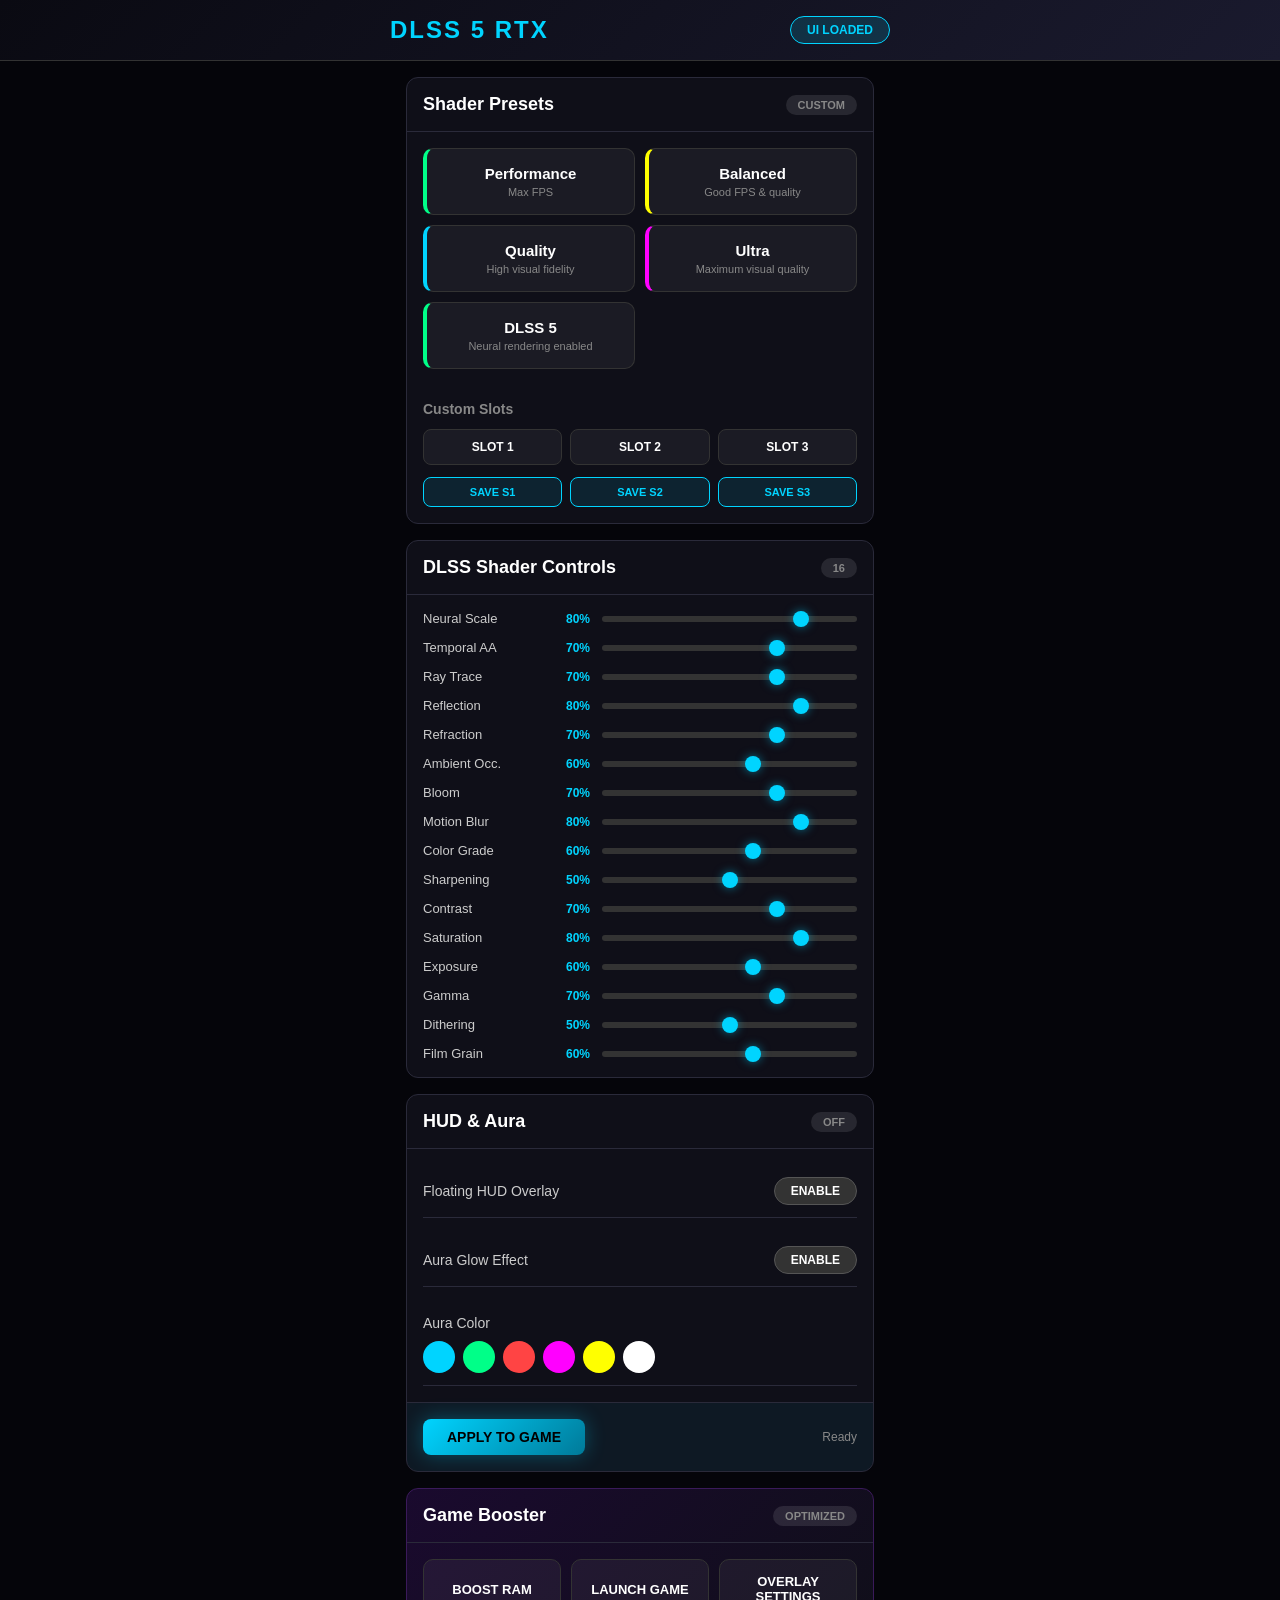
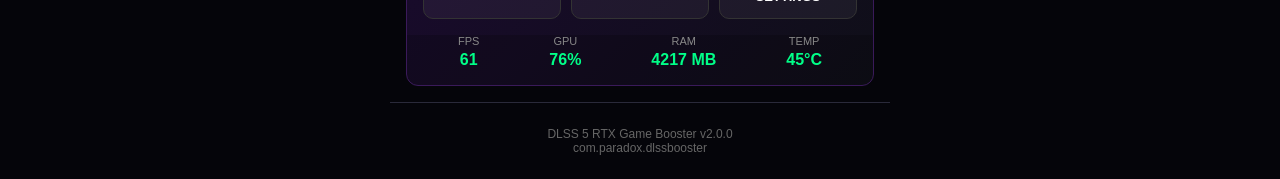
==== dlss6-web/index.html @ 0c01075c "Resolve conflicts: keep locally built self-contained APKs and index.html Co-authored-by: arena-agent" ====
<!DOCTYPE html>
<html lang="en">
<head>
    <meta charset="UTF-8">
    <meta name="viewport" content="width=device-width, initial-scale=1.0, maximum-scale=1.0, user-scalable=no">
    <title>DLSS 5 RTX Game Booster</title>
    <style>
        * { margin: 0; padding: 0; box-sizing: border-box; }
        body { font-family: -apple-system, BlinkMacSystemFont, 'Segoe UI', Roboto, sans-serif; background: #05050a; color: #e0e0e0; min-height: 100vh; overflow-x: hidden; }
        .header { background: linear-gradient(135deg, #0a0a12 0%, #1a1a2e 100%); padding: 16px; border-bottom: 1px solid #333; }
        .header-content { display: flex; justify-content: space-between; align-items: center; max-width: 500px; margin: 0 auto; }
        .logo { font-size: 24px; font-weight: 800; color: #00D4FF; letter-spacing: 2px; text-transform: uppercase; }
        .status-chip { padding: 6px 16px; background: rgba(0, 212, 255, 0.15); border: 1px solid #00D4FF; color: #00D4FF; border-radius: 20px; font-size: 12px; font-weight: 600; }
        .main-content { max-width: 500px; margin: 0 auto; padding: 16px; display: flex; flex-direction: column; gap: 16px; }
        .card { background: #0f0f18; border: 1px solid #2a2a3a; border-radius: 12px; overflow: hidden; }
        .card-header { display: flex; justify-content: space-between; align-items: center; padding: 16px; border-bottom: 1px solid #2a2a3a; }
        .card-header h2 { font-size: 18px; font-weight: 700; color: #fff; }
        .badge { padding: 4px 12px; background: rgba(255, 255, 255, 0.1); border-radius: 12px; font-size: 11px; font-weight: 600; color: #888; }
        .preset-grid { display: grid; grid-template-columns: repeat(2, 1fr); gap: 10px; padding: 16px; }
        .preset-btn { display: flex; flex-direction: column; justify-content: center; align-items: center; padding: 16px 12px; background: rgba(255, 255, 255, 0.05); border: 1px solid #333; border-radius: 10px; color: #fff; cursor: pointer; transition: all 0.2s; }
        .preset-btn:hover { background: rgba(0, 212, 255, 0.15); border-color: #00D4FF; transform: translateY(-2px); }
        .preset-name { font-weight: 700; font-size: 15px; margin-bottom: 4px; }
        .preset-desc { font-size: 11px; color: #888; }
        .custom-slots { padding: 16px; }
        .custom-slots h3 { font-size: 14px; color: #888; margin-bottom: 12px; }
        .slot-row { display: flex; gap: 8px; margin-bottom: 12px; }
        .slot-btn { flex: 1; padding: 10px; background: rgba(255, 255, 255, 0.05); border: 1px solid #333; border-radius: 8px; color: #fff; font-size: 12px; font-weight: 600; cursor: pointer; }
        .slot-btn:hover { background: rgba(255, 215, 0, 0.15); border-color: #FFD700; }
        .save-row { display: flex; gap: 8px; }
        .save-btn { flex: 1; padding: 8px; background: rgba(0, 212, 255, 0.1); border: 1px solid #00D4FF; border-radius: 8px; color: #00D4FF; font-size: 11px; font-weight: 600; cursor: pointer; }
        .save-btn:hover { background: rgba(0, 212, 255, 0.25); }
        .slider-grid { padding: 16px; display: flex; flex-direction: column; gap: 14px; }
        .slider-item { display: flex; justify-content: space-between; align-items: center; gap: 12px; }
        .slider-label { font-size: 13px; color: #ccc; min-width: 120px; }
        .slider-value { font-size: 12px; color: #00D4FF; font-weight: 600; min-width: 35px; text-align: right; }
        .slider-range { flex: 1; height: 6px; border-radius: 3px; background: #333; outline: none; -webkit-appearance: none; }
        .slider-range::-webkit-slider-thumb { -webkit-appearance: none; width: 16px; height: 16px; border-radius: 50%; background: #00D4FF; cursor: pointer; box-shadow: 0 0 10px rgba(0, 212, 255, 0.5); }
        .hud-controls { padding: 16px; display: flex; flex-direction: column; gap: 16px; }
        .toggle-group { display: flex; justify-content: space-between; align-items: center; padding: 12px 0; border-bottom: 1px solid #2a2a3a; }
        .toggle-label { font-size: 14px; color: #ccc; }
        .toggle-btn { padding: 6px 16px; background: #333; border: 1px solid #555; border-radius: 20px; color: #fff; font-size: 12px; font-weight: 600; cursor: pointer; }
        .toggle-btn:hover { border-color: #00D4FF; }
        .color-picker-group { display: flex; flex-direction: column; gap: 10px; padding: 12px 0; border-bottom: 1px solid #2a2a3a; }
        .color-row { display: flex; gap: 8px; flex-wrap: wrap; }
        .color-btn { width: 32px; height: 32px; border-radius: 50%; border: 2px solid transparent; cursor: pointer; }
        .color-btn:hover { transform: scale(1.1); }
        .aura-preview { margin-top: 16px; padding: 20px; background: rgba(0, 0, 0, 0.3); border-radius: 12px; text-align: center; display: none; }
        .aura-glow { width: 60px; height: 60px; border-radius: 50%; margin: 0 auto 12px; background: #00D4FF; box-shadow: 0 0 30px #00D4FF; }
        .hud-preview { font-size: 12px; font-weight: 700; color: #00D4FF; letter-spacing: 1px; text-shadow: 0 0 10px #00D4FF; }
        .apply-bar { padding: 16px; background: rgba(0, 212, 255, 0.05); border-top: 1px solid #2a2a3a; display: flex; justify-content: space-between; align-items: center; }
        .apply-btn { padding: 10px 24px; background: linear-gradient(135deg, #00D4FF 0%, #007A99 100%); border: none; border-radius: 8px; color: #000; font-size: 14px; font-weight: 700; cursor: pointer; box-shadow: 0 0 20px rgba(0, 212, 255, 0.3); }
        .apply-btn:hover { box-shadow: 0 0 30px rgba(0, 212, 255, 0.5); transform: translateY(-1px); }
        .apply-status { font-size: 12px; color: #888; }
        .boost-card { background: linear-gradient(135deg, #1a0a2e 0%, #0f0f18 100%); border-color: #3a1a5a; }
        .boost-controls { display: flex; gap: 10px; padding: 16px; flex-wrap: wrap; }
        .boost-btn { flex: 1; min-width: 120px; padding: 14px; background: rgba(255, 255, 255, 0.05); border: 1px solid #333; border-radius: 10px; color: #fff; font-size: 13px; font-weight: 600; cursor: pointer; transition: all 0.2s; }
        .boost-btn:hover { background: rgba(255, 68, 68, 0.15); border-color: #FF4444; transform: translateY(-2px); }
        .boost-btn:nth-child(1):hover { border-color: #00D4FF; background: rgba(0, 212, 255, 0.15); }
        .telemetry { padding: 0 16px 16px; display: flex; justify-content: space-around; background: rgba(0, 0, 0, 0.2); border-radius: 0 0 12px 12px; }
        .tel-item { text-align: center; }
        .tel-label { font-size: 11px; color: #888; display: block; margin-bottom: 4px; }
        .tel-value { font-size: 16px; font-weight: 700; color: #00FF88; }
        .toast { position: fixed; bottom: 30px; left: 50%; transform: translateX(-50%); background: rgba(0, 0, 0, 0.9); color: #fff; padding: 10px 20px; border-radius: 24px; font-size: 13px; font-weight: 600; opacity: 0; transition: opacity 0.3s; z-index: 2000; border: 1px solid #333; }
        .toast.show { opacity: 1; }
        .footer { text-align: center; padding: 24px; color: #666; font-size: 12px; border-top: 1px solid #2a2a3a; max-width: 500px; margin: 0 auto; }
        ::-webkit-scrollbar { width: 6px; }
        ::-webkit-scrollbar-track { background: #0a0a12; }
        ::-webkit-scrollbar-thumb { background: #333; border-radius: 3px; }
        ::-webkit-scrollbar-thumb:hover { background: #00D4FF; }
    </style>
</head>
<body>
    <div class="header">
        <div class="header-content">
            <div class="logo">DLSS 5 RTX</div>
            <div class="status-chip" id="statusChip">READY</div>
        </div>
    </div>

    <div class="main-content">
        <section class="card">
            <div class="card-header">
                <h2>Shader Presets</h2>
                <span class="badge" id="presetBadge">CUSTOM</span>
            </div>
            <div class="preset-grid" id="presetGrid"></div>
            <div class="custom-slots">
                <h3>Custom Slots</h3>
                <div class="slot-row">
                    <button class="slot-btn" onclick="loadCustomSlot(0)">SLOT 1</button>
                    <button class="slot-btn" onclick="loadCustomSlot(1)">SLOT 2</button>
                    <button class="slot-btn" onclick="loadCustomSlot(2)">SLOT 3</button>
                </div>
                <div class="save-row">
                    <button class="save-btn" onclick="saveCustomSlot(0)">SAVE S1</button>
                    <button class="save-btn" onclick="saveCustomSlot(1)">SAVE S2</button>
                    <button class="save-btn" onclick="saveCustomSlot(2)">SAVE S3</button>
                </div>
            </div>
        </section>

        <section class="card">
            <div class="card-header">
                <h2>DLSS Shader Controls</h2>
                <span class="badge" id="shaderCountBadge">16</span>
            </div>
            <div class="slider-grid" id="sliderGrid"></div>
        </section>

        <section class="card">
            <div class="card-header">
                <h2>HUD & Aura</h2>
                <span class="badge" id="hudBadge">OFF</span>
            </div>
            <div class="hud-controls">
                <div class="toggle-group">
                    <label class="toggle-label">Floating HUD Overlay</label>
                    <button class="toggle-btn" id="hudToggle" onclick="toggleHUD()">ENABLE</button>
                </div>
                <div class="toggle-group">
                    <label class="toggle-label">Aura Glow Effect</label>
                    <button class="toggle-btn" id="auraToggle" onclick="toggleAura()">ENABLE</button>
                </div>
                <div class="color-picker-group">
                    <label class="toggle-label">Aura Color</label>
                    <div class="color-row">
                        <button class="color-btn" onclick="setAuraColor('#00D4FF')" style="background:#00D4FF"></button>
                        <button class="color-btn" onclick="setAuraColor('#00FF88')" style="background:#00FF88"></button>
                        <button class="color-btn" onclick="setAuraColor('#FF4444')" style="background:#FF4444"></button>
                        <button class="color-btn" onclick="setAuraColor('#FF00FF')" style="background:#FF00FF"></button>
                        <button class="color-btn" onclick="setAuraColor('#FFFF00')" style="background:#FFFF00"></button>
                        <button class="color-btn" onclick="setAuraColor('#FFFFFF')" style="background:#FFFFFF"></button>
                    </div>
                </div>
                <div class="aura-preview" id="auraPreview">
                    <div class="aura-glow"></div>
                    <div class="hud-preview">DLSS 5 • RTX 5060</div>
                </div>
            </div>
            <div class="apply-bar">
                <button class="apply-btn" onclick="applyToGame()">APPLY TO GAME</button>
                <span class="apply-status" id="applyStatus">Ready</span>
            </div>
        </section>

        <section class="card boost-card">
            <div class="card-header">
                <h2>Game Booster</h2>
                <span class="badge" id="boostBadge">OPTIMIZED</span>
            </div>
            <div class="boost-controls">
                <button class="boost-btn" onclick="boostRAM()">BOOST RAM</button>
                <button class="boost-btn" onclick="launchGameSelector()">LAUNCH GAME</button>
                <button class="boost-btn" onclick="openOverlaySettings()">OVERLAY SETTINGS</button>
            </div>
            <div class="telemetry" id="telemetry">
                <div class="tel-item"><span class="tel-label">FPS</span><span class="tel-value" id="telFPS">--</span></div>
                <div class="tel-item"><span class="tel-label">GPU</span><span class="tel-value" id="telGPU">--</span></div>
                <div class="tel-item"><span class="tel-label">RAM</span><span class="tel-value" id="telRAM">--</span></div>
                <div class="tel-item"><span class="tel-label">TEMP</span><span class="tel-value" id="telTEMP">--</span></div>
            </div>
        </section>
    </div>

    <div class="footer">
        <div>DLSS 5 RTX Game Booster v2.0.0</div>
        <div>com.paradox.dlssbooster</div>
    </div>

    <div class="toast" id="toast"></div>

    <script>
        window.onerror = function(msg, url, line) {
            console.log('JS Error:', msg, 'at', url, ':', line);
            return true;
        };

        const DLSS_PRESETS = {
            PERFORMANCE: { name: "Performance", desc: "Max FPS", values: [0.7,0.6,0.5,0.6,0.5,0.4,0.5,0.6,0.4,0.3,0.5,0.6,0.4,0.5,0.3,0.4], color: "#00FF88" },
            BALANCED: { name: "Balanced", desc: "Good FPS & quality", values: [0.8,0.7,0.7,0.8,0.7,0.6,0.7,0.8,0.6,0.5,0.7,0.8,0.6,0.7,0.5,0.6], color: "#FFFF00" },
            QUALITY: { name: "Quality", desc: "High visual fidelity", values: [0.9,0.8,0.8,0.9,0.8,0.7,0.8,0.9,0.8,0.7,0.8,0.9,0.8,0.9,0.7,0.8], color: "#00D4FF" },
            ULTRA: { name: "Ultra", desc: "Maximum visual quality", values: [1.0,0.9,0.9,1.0,0.9,0.8,0.9,1.0,0.9,0.8,0.9,1.0,0.9,1.0,0.8,0.9], color: "#FF00FF" },
            DLSS5: { name: "DLSS 5", desc: "Neural rendering enabled", values: [1.0,1.0,1.0,1.0,1.0,1.0,1.0,1.0,1.0,1.0,1.0,1.0,1.0,1.0,1.0,1.0], color: "#00FF88" }
        };

        const SHADER_LABELS = ["Neural Scale","Temporal AA","Ray Trace","Reflection","Refraction","Ambient Occ.","Bloom","Motion Blur","Color Grade","Sharpening","Contrast","Saturation","Exposure","Gamma","Dithering","Film Grain"];

        let currentPreset = "CUSTOM";
        let currentValues = [0.8,0.7,0.7,0.8,0.7,0.6,0.7,0.8,0.6,0.5,0.7,0.8,0.6,0.7,0.5,0.6];
        let customSlots = [
            [0.8,0.7,0.7,0.8,0.7,0.6,0.7,0.8,0.6,0.5,0.7,0.8,0.6,0.7,0.5,0.6],
            [0.9,0.8,0.8,0.9,0.8,0.7,0.8,0.9,0.8,0.7,0.8,0.9,0.8,0.9,0.7,0.8],
            [1.0,0.9,0.9,1.0,0.9,0.8,0.9,1.0,0.9,0.8,0.9,1.0,0.9,1.0,0.8,0.9]
        ];
        let hudEnabled = false;
        let auraEnabled = false;
        let auraColor = "#00D4FF";

        function initPresets() {
            const grid = document.getElementById('presetGrid');
            const names = Object.keys(DLSS_PRESETS);
            names.forEach(key => {
                const p = DLSS_PRESETS[key];
                const btn = document.createElement('button');
                btn.className = 'preset-btn';
                btn.style.borderLeft = '4px solid ' + p.color;
                btn.onclick = () => applyPreset(key);
                btn.innerHTML = '<div class="preset-name">' + p.name + '</div><div class="preset-desc">' + p.desc + '</div>';
                grid.appendChild(btn);
            });
        }

        function applyPreset(key) {
            if (key === 'CUSTOM') {
                currentPreset = 'CUSTOM';
                document.getElementById('presetBadge').textContent = 'CUSTOM';
                document.getElementById('presetBadge').style.background = '#666';
                return;
            }
            const p = DLSS_PRESETS[key];
            currentValues = [...p.values];
            currentPreset = key;
            document.getElementById('presetBadge').textContent = key;
            document.getElementById('presetBadge').style.background = p.color;
            initSliders();
            nativeCall('__DLSS_APPLY_SHADER__', JSON.stringify(currentValues));
            showToast('Applied ' + p.name + ' preset');
        }

        function initSliders() {
            const grid = document.getElementById('sliderGrid');
            grid.innerHTML = '';
            SHADER_LABELS.forEach((label, i) => {
                const container = document.createElement('div');
                container.className = 'slider-item';
                const labelDiv = document.createElement('div');
                labelDiv.className = 'slider-label';
                labelDiv.textContent = label;
                const valueDiv = document.createElement('div');
                valueDiv.className = 'slider-value';
                valueDiv.textContent = Math.round(currentValues[i] * 100) + '%';
                valueDiv.id = 'val' + i;
                const slider = document.createElement('input');
                slider.type = 'range';
                slider.min = '0';
                slider.max = '100';
                slider.value = Math.round(currentValues[i] * 100);
                slider.className = 'slider-range';
                slider.oninput = (e) => {
                    const v = parseInt(e.target.value) / 100;
                    currentValues[i] = v;
                    valueDiv.textContent = e.target.value + '%';
                    document.getElementById('presetBadge').textContent = 'CUSTOM';
                    document.getElementById('presetBadge').style.background = '#666';
                    currentPreset = 'CUSTOM';
                };
                container.appendChild(labelDiv);
                container.appendChild(valueDiv);
                container.appendChild(slider);
                grid.appendChild(container);
            });
        }

        function loadCustomSlot(slot) {
            currentValues = [...customSlots[slot]];
            initSliders();
            document.getElementById('presetBadge').textContent = 'SLOT ' + (slot + 1);
            document.getElementById('presetBadge').style.background = '#FFD700';
            currentPreset = 'SLOT ' + (slot + 1);
            nativeCall('__DLSS_APPLY_SHADER__', JSON.stringify(currentValues));
            showToast('Loaded Custom Slot ' + (slot + 1));
        }

        function saveCustomSlot(slot) {
            customSlots[slot] = [...currentValues];
            showToast('Saved to Custom Slot ' + (slot + 1));
        }

        function toggleHUD() {
            hudEnabled = !hudEnabled;
            const btn = document.getElementById('hudToggle');
            const badge = document.getElementById('hudBadge');
            if (hudEnabled) {
                btn.textContent = 'DISABLE';
                btn.style.background = '#00D4FF';
                badge.textContent = 'ON';
                badge.style.background = '#00D4FF';
                nativeCall('__DLSS_OVERLAY_ON__', '1');
                showToast('Floating HUD Enabled');
            } else {
                btn.textContent = 'ENABLE';
                btn.style.background = '#666';
                badge.textContent = 'OFF';
                badge.style.background = '#666';
                nativeCall('__DLSS_OVERLAY_OFF__', '');
                showToast('Floating HUD Disabled');
            }
            updateAuraPreview();
        }

        function toggleAura() {
            auraEnabled = !auraEnabled;
            const btn = document.getElementById('auraToggle');
            const badge = document.getElementById('hudBadge');
            if (auraEnabled) {
                btn.textContent = 'DISABLE';
                btn.style.background = '#FF00FF';
                badge.textContent = 'ON';
                badge.style.background = '#FF00FF';
                nativeCall('__DLSS_OVERLAY_ON__', '2');
                showToast('Aura Enabled');
            } else {
                btn.textContent = 'ENABLE';
                btn.style.background = '#666';
                badge.textContent = 'OFF';
                badge.style.background = '#666';
                nativeCall('__DLSS_OVERLAY_OFF__', '');
                showToast('Aura Disabled');
            }
            updateAuraPreview();
        }

        function setAuraColor(color) {
            auraColor = color;
            updateAuraPreview();
            document.querySelectorAll('.color-btn').forEach(b => b.style.border = '2px solid transparent');
            if (event && event.target) event.target.style.border = '2px solid white';
            nativeCall('__DLSS_APPLY_SHADER__', JSON.stringify({ auraColor: color }));
            showToast('Aura color set');
        }

        function updateAuraPreview() {
            const preview = document.getElementById('auraPreview');
            const glow = document.querySelector('.aura-glow');
            const hud = document.querySelector('.hud-preview');
            if (hudEnabled || auraEnabled) {
                preview.style.display = 'block';
                if (glow) { glow.style.boxShadow = '0 0 30px ' + auraColor + ', 0 0 60px ' + auraColor; glow.style.background = auraColor; }
                if (hud) { hud.style.color = auraColor; hud.style.textShadow = '0 0 10px ' + auraColor; }
            } else {
                preview.style.display = 'none';
            }
        }

        function applyToGame() {
            const shaderData = { values: currentValues, preset: currentPreset, hud: hudEnabled, aura: auraEnabled, auraColor: auraColor };
            nativeCall('__DLSS_APPLY_SHADER__', JSON.stringify(shaderData));
            const status = document.getElementById('applyStatus');
            status.textContent = 'Applied to Game';
            status.style.color = '#00FF88';
            showToast('Shader + HUD + Aura applied to game');
            setTimeout(() => { status.textContent = 'Ready'; status.style.color = '#888'; }, 2000);
        }

        function nativeCall(cmd, payload = "") {
            try {
                const result = prompt(cmd, payload);
                console.log('Native call:', cmd, '->', result);
                return result;
            } catch (e) {
                console.log('Native bridge error:', e);
                return null;
            }
        }

        const GAME_PACKAGES = [
            { name: "Free Fire", pkg: "com.dts.freefireth" },
            { name: "Free Fire MAX", pkg: "com.dts.freefiremax" },
            { name: "PUBG Mobile", pkg: "com.tencent.ig" },
            { name: "BGMI", pkg: "com.pubg.imobile" },
            { name: "Call of Duty Mobile", pkg: "com.activision.callofduty.shooter" },
            { name: "Mobile Legends", pkg: "com.mobile.legends" }
        ];

        function boostRAM() {
            const btn = document.querySelector('.boost-btn:nth-child(1)');
            const originalText = btn.textContent;
            btn.textContent = 'BOOSTING...';
            btn.style.background = '#00D4FF';
            nativeCall('__DLSS_BOOST__', '');
            setTimeout(() => { btn.textContent = originalText; btn.style.background = '#FF4444'; showToast('RAM Optimized'); }, 1000);
        }

        function launchGameSelector() {
            const container = document.createElement('div');
            container.className = 'game-selector-modal';
            container.innerHTML = '<div class="modal-content"><h3>Select Game to Launch</h3><div class="game-list">' + GAME_PACKAGES.map(g => '<button class="game-btn" onclick="launchGame(\'' + g.pkg + '\', this)">' + g.name + '</button>').join('') + '</div><button class="close-btn" onclick="this.closest(\'.game-selector-modal\').remove()">CLOSE</button></div>';
            document.body.appendChild(container);
        }

        function launchGame(pkg, btn) {
            if (!btn) return;
            const originalText = btn.textContent;
            btn.textContent = 'LAUNCHING...';
            btn.style.background = '#00D4FF';
            nativeCall('__DLSS_LAUNCH__', pkg);
            setTimeout(() => { btn.textContent = originalText; btn.style.background = '#00D4FF'; document.querySelector('.game-selector-modal')?.remove(); showToast('Game Launching: ' + pkg); }, 1000);
        }

        function openOverlaySettings() {
            nativeCall('__DLSS_OVERLAY_PERM__', '');
            showToast('Opening Overlay Settings');
        }

        function updateTelemetry() {
            const fpsElement = document.getElementById('telFPS');
            const gpuElement = document.getElementById('telGPU');
            const ramElement = document.getElementById('telRAM');
            const tempElement = document.getElementById('telTEMP');
            if (fpsElement) fpsElement.textContent = Math.max(30, 60 + Math.floor(Math.random() * 5) - 2);
            if (gpuElement) gpuElement.textContent = Math.floor(70 + Math.random() * 20) + '%';
            if (ramElement) ramElement.textContent = Math.floor(3800 + Math.random() * 500) + ' MB';
            if (tempElement) tempElement.textContent = Math.floor(42 + Math.random() * 8) + '\u00B0C';
        }

        function showToast(msg) {
            let toast = document.getElementById('toast');
            if (!toast) {
                toast = document.createElement('div');
                toast.id = 'toast';
                toast.className = 'toast';
                document.body.appendChild(toast);
            }
            toast.textContent = msg;
            toast.className = 'toast show';
            setTimeout(() => { toast.className = 'toast'; }, 2000);
        }

        window.addEventListener('DOMContentLoaded', function() {
            initPresets();
            initSliders();
            setInterval(updateTelemetry, 1000);
            document.getElementById('statusChip').textContent = 'UI LOADED';
        });

        window.boostRAM = boostRAM;
        window.launchGameSelector = launchGameSelector;
        window.openOverlaySettings = openOverlaySettings;
        window.toggleHUD = toggleHUD;
        window.toggleAura = toggleAura;
        window.setAuraColor = setAuraColor;
        window.applyToGame = applyToGame;
        window.nativeCall = nativeCall;
        window.applyPreset = applyPreset;
        window.loadCustomSlot = loadCustomSlot;
        window.saveCustomSlot = saveCustomSlot;
    </script>
</body>
</html>
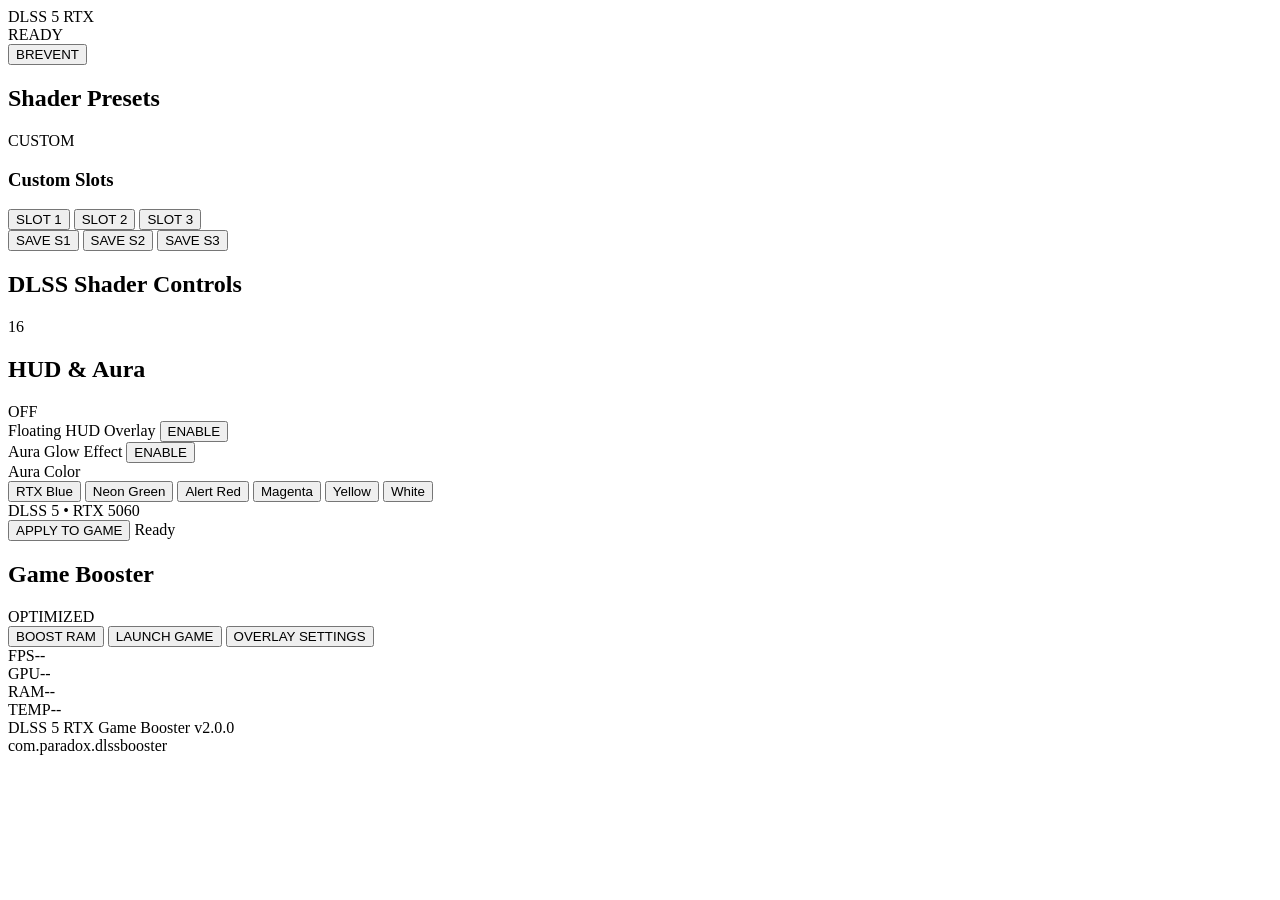
==== commit 198c7f11: "Add Brevent UI button + Wake Lock + Foreground Service fix - Add BREVENT button to UI that calls __D" ====
--- a/dlss6-web/index.html
+++ b/dlss6-web/index.html
@@ -4,86 +4,32 @@
     <meta charset="UTF-8">
     <meta name="viewport" content="width=device-width, initial-scale=1.0, maximum-scale=1.0, user-scalable=no">
     <title>DLSS 5 RTX Game Booster</title>
-    <style>
-        * { margin: 0; padding: 0; box-sizing: border-box; }
-        body { font-family: -apple-system, BlinkMacSystemFont, 'Segoe UI', Roboto, sans-serif; background: #05050a; color: #e0e0e0; min-height: 100vh; overflow-x: hidden; }
-        .header { background: linear-gradient(135deg, #0a0a12 0%, #1a1a2e 100%); padding: 16px; border-bottom: 1px solid #333; }
-        .header-content { display: flex; justify-content: space-between; align-items: center; max-width: 500px; margin: 0 auto; }
-        .logo { font-size: 24px; font-weight: 800; color: #00D4FF; letter-spacing: 2px; text-transform: uppercase; }
-        .status-chip { padding: 6px 16px; background: rgba(0, 212, 255, 0.15); border: 1px solid #00D4FF; color: #00D4FF; border-radius: 20px; font-size: 12px; font-weight: 600; }
-        .main-content { max-width: 500px; margin: 0 auto; padding: 16px; display: flex; flex-direction: column; gap: 16px; }
-        .card { background: #0f0f18; border: 1px solid #2a2a3a; border-radius: 12px; overflow: hidden; }
-        .card-header { display: flex; justify-content: space-between; align-items: center; padding: 16px; border-bottom: 1px solid #2a2a3a; }
-        .card-header h2 { font-size: 18px; font-weight: 700; color: #fff; }
-        .badge { padding: 4px 12px; background: rgba(255, 255, 255, 0.1); border-radius: 12px; font-size: 11px; font-weight: 600; color: #888; }
-        .preset-grid { display: grid; grid-template-columns: repeat(2, 1fr); gap: 10px; padding: 16px; }
-        .preset-btn { display: flex; flex-direction: column; justify-content: center; align-items: center; padding: 16px 12px; background: rgba(255, 255, 255, 0.05); border: 1px solid #333; border-radius: 10px; color: #fff; cursor: pointer; transition: all 0.2s; }
-        .preset-btn:hover { background: rgba(0, 212, 255, 0.15); border-color: #00D4FF; transform: translateY(-2px); }
-        .preset-name { font-weight: 700; font-size: 15px; margin-bottom: 4px; }
-        .preset-desc { font-size: 11px; color: #888; }
-        .custom-slots { padding: 16px; }
-        .custom-slots h3 { font-size: 14px; color: #888; margin-bottom: 12px; }
-        .slot-row { display: flex; gap: 8px; margin-bottom: 12px; }
-        .slot-btn { flex: 1; padding: 10px; background: rgba(255, 255, 255, 0.05); border: 1px solid #333; border-radius: 8px; color: #fff; font-size: 12px; font-weight: 600; cursor: pointer; }
-        .slot-btn:hover { background: rgba(255, 215, 0, 0.15); border-color: #FFD700; }
-        .save-row { display: flex; gap: 8px; }
-        .save-btn { flex: 1; padding: 8px; background: rgba(0, 212, 255, 0.1); border: 1px solid #00D4FF; border-radius: 8px; color: #00D4FF; font-size: 11px; font-weight: 600; cursor: pointer; }
-        .save-btn:hover { background: rgba(0, 212, 255, 0.25); }
-        .slider-grid { padding: 16px; display: flex; flex-direction: column; gap: 14px; }
-        .slider-item { display: flex; justify-content: space-between; align-items: center; gap: 12px; }
-        .slider-label { font-size: 13px; color: #ccc; min-width: 120px; }
-        .slider-value { font-size: 12px; color: #00D4FF; font-weight: 600; min-width: 35px; text-align: right; }
-        .slider-range { flex: 1; height: 6px; border-radius: 3px; background: #333; outline: none; -webkit-appearance: none; }
-        .slider-range::-webkit-slider-thumb { -webkit-appearance: none; width: 16px; height: 16px; border-radius: 50%; background: #00D4FF; cursor: pointer; box-shadow: 0 0 10px rgba(0, 212, 255, 0.5); }
-        .hud-controls { padding: 16px; display: flex; flex-direction: column; gap: 16px; }
-        .toggle-group { display: flex; justify-content: space-between; align-items: center; padding: 12px 0; border-bottom: 1px solid #2a2a3a; }
-        .toggle-label { font-size: 14px; color: #ccc; }
-        .toggle-btn { padding: 6px 16px; background: #333; border: 1px solid #555; border-radius: 20px; color: #fff; font-size: 12px; font-weight: 600; cursor: pointer; }
-        .toggle-btn:hover { border-color: #00D4FF; }
-        .color-picker-group { display: flex; flex-direction: column; gap: 10px; padding: 12px 0; border-bottom: 1px solid #2a2a3a; }
-        .color-row { display: flex; gap: 8px; flex-wrap: wrap; }
-        .color-btn { width: 32px; height: 32px; border-radius: 50%; border: 2px solid transparent; cursor: pointer; }
-        .color-btn:hover { transform: scale(1.1); }
-        .aura-preview { margin-top: 16px; padding: 20px; background: rgba(0, 0, 0, 0.3); border-radius: 12px; text-align: center; display: none; }
-        .aura-glow { width: 60px; height: 60px; border-radius: 50%; margin: 0 auto 12px; background: #00D4FF; box-shadow: 0 0 30px #00D4FF; }
-        .hud-preview { font-size: 12px; font-weight: 700; color: #00D4FF; letter-spacing: 1px; text-shadow: 0 0 10px #00D4FF; }
-        .apply-bar { padding: 16px; background: rgba(0, 212, 255, 0.05); border-top: 1px solid #2a2a3a; display: flex; justify-content: space-between; align-items: center; }
-        .apply-btn { padding: 10px 24px; background: linear-gradient(135deg, #00D4FF 0%, #007A99 100%); border: none; border-radius: 8px; color: #000; font-size: 14px; font-weight: 700; cursor: pointer; box-shadow: 0 0 20px rgba(0, 212, 255, 0.3); }
-        .apply-btn:hover { box-shadow: 0 0 30px rgba(0, 212, 255, 0.5); transform: translateY(-1px); }
-        .apply-status { font-size: 12px; color: #888; }
-        .boost-card { background: linear-gradient(135deg, #1a0a2e 0%, #0f0f18 100%); border-color: #3a1a5a; }
-        .boost-controls { display: flex; gap: 10px; padding: 16px; flex-wrap: wrap; }
-        .boost-btn { flex: 1; min-width: 120px; padding: 14px; background: rgba(255, 255, 255, 0.05); border: 1px solid #333; border-radius: 10px; color: #fff; font-size: 13px; font-weight: 600; cursor: pointer; transition: all 0.2s; }
-        .boost-btn:hover { background: rgba(255, 68, 68, 0.15); border-color: #FF4444; transform: translateY(-2px); }
-        .boost-btn:nth-child(1):hover { border-color: #00D4FF; background: rgba(0, 212, 255, 0.15); }
-        .telemetry { padding: 0 16px 16px; display: flex; justify-content: space-around; background: rgba(0, 0, 0, 0.2); border-radius: 0 0 12px 12px; }
-        .tel-item { text-align: center; }
-        .tel-label { font-size: 11px; color: #888; display: block; margin-bottom: 4px; }
-        .tel-value { font-size: 16px; font-weight: 700; color: #00FF88; }
-        .toast { position: fixed; bottom: 30px; left: 50%; transform: translateX(-50%); background: rgba(0, 0, 0, 0.9); color: #fff; padding: 10px 20px; border-radius: 24px; font-size: 13px; font-weight: 600; opacity: 0; transition: opacity 0.3s; z-index: 2000; border: 1px solid #333; }
-        .toast.show { opacity: 1; }
-        .footer { text-align: center; padding: 24px; color: #666; font-size: 12px; border-top: 1px solid #2a2a3a; max-width: 500px; margin: 0 auto; }
-        ::-webkit-scrollbar { width: 6px; }
-        ::-webkit-scrollbar-track { background: #0a0a12; }
-        ::-webkit-scrollbar-thumb { background: #333; border-radius: 3px; }
-        ::-webkit-scrollbar-thumb:hover { background: #00D4FF; }
-    </style>
+    <link rel="stylesheet" href="styles.css">
+    <script src="shaders.js"></script>
+    <script src="app.js"></script>
 </head>
 <body>
+    <!-- Header -->
     <div class="header">
         <div class="header-content">
-            <div class="logo">DLSS 5 RTX</div>
-            <div class="status-chip" id="statusChip">READY</div>
+<div class="logo">DLSS 5 RTX</div>
+        <div class="status-chip" id="statusChip">READY</div>
+        <button class="brevent-btn" onclick="checkBrevent()" title="Check Brevent ADB">BREVENT</button>
         </div>
     </div>
 
+    <!-- Main Content -->
     <div class="main-content">
+        
+        <!-- Shader Presets Section -->
         <section class="card">
             <div class="card-header">
                 <h2>Shader Presets</h2>
                 <span class="badge" id="presetBadge">CUSTOM</span>
             </div>
-            <div class="preset-grid" id="presetGrid"></div>
+            <div class="preset-grid" id="presetGrid">
+                <!-- Preset buttons injected by JS -->
+            </div>
             <div class="custom-slots">
                 <h3>Custom Slots</h3>
                 <div class="slot-row">
@@ -99,14 +45,18 @@
             </div>
         </section>
 
+        <!-- Shader Sliders Section -->
         <section class="card">
             <div class="card-header">
                 <h2>DLSS Shader Controls</h2>
                 <span class="badge" id="shaderCountBadge">16</span>
             </div>
-            <div class="slider-grid" id="sliderGrid"></div>
+            <div class="slider-grid" id="sliderGrid">
+                <!-- Slider controls injected by JS -->
+            </div>
         </section>
 
+        <!-- HUD & Aura Section -->
         <section class="card">
             <div class="card-header">
                 <h2>HUD & Aura</h2>
@@ -124,12 +74,12 @@
                 <div class="color-picker-group">
                     <label class="toggle-label">Aura Color</label>
                     <div class="color-row">
-                        <button class="color-btn" onclick="setAuraColor('#00D4FF')" style="background:#00D4FF"></button>
-                        <button class="color-btn" onclick="setAuraColor('#00FF88')" style="background:#00FF88"></button>
-                        <button class="color-btn" onclick="setAuraColor('#FF4444')" style="background:#FF4444"></button>
-                        <button class="color-btn" onclick="setAuraColor('#FF00FF')" style="background:#FF00FF"></button>
-                        <button class="color-btn" onclick="setAuraColor('#FFFF00')" style="background:#FFFF00"></button>
-                        <button class="color-btn" onclick="setAuraColor('#FFFFFF')" style="background:#FFFFFF"></button>
+                        <button class="color-btn" onclick="setAuraColor('#00D4FF')">RTX Blue</button>
+                        <button class="color-btn" onclick="setAuraColor('#00FF88')">Neon Green</button>
+                        <button class="color-btn" onclick="setAuraColor('#FF4444')">Alert Red</button>
+                        <button class="color-btn" onclick="setAuraColor('#FF00FF')">Magenta</button>
+                        <button class="color-btn" onclick="setAuraColor('#FFFF00')">Yellow</button>
+                        <button class="color-btn" onclick="setAuraColor('#FFFFFF')">White</button>
                     </div>
                 </div>
                 <div class="aura-preview" id="auraPreview">
@@ -137,12 +87,13 @@
                     <div class="hud-preview">DLSS 5 • RTX 5060</div>
                 </div>
             </div>
-            <div class="apply-bar">
+            <div class="apply-bar" id="applyBar">
                 <button class="apply-btn" onclick="applyToGame()">APPLY TO GAME</button>
                 <span class="apply-status" id="applyStatus">Ready</span>
             </div>
         </section>
 
+        <!-- Game Boost Section -->
         <section class="card boost-card">
             <div class="card-header">
                 <h2>Game Booster</h2>
@@ -160,290 +111,22 @@
                 <div class="tel-item"><span class="tel-label">TEMP</span><span class="tel-value" id="telTEMP">--</span></div>
             </div>
         </section>
+
     </div>
 
+    <!-- Footer -->
     <div class="footer">
         <div>DLSS 5 RTX Game Booster v2.0.0</div>
         <div>com.paradox.dlssbooster</div>
     </div>
 
-    <div class="toast" id="toast"></div>
-
     <script>
-        window.onerror = function(msg, url, line) {
-            console.log('JS Error:', msg, 'at', url, ':', line);
-            return true;
-        };
-
-        const DLSS_PRESETS = {
-            PERFORMANCE: { name: "Performance", desc: "Max FPS", values: [0.7,0.6,0.5,0.6,0.5,0.4,0.5,0.6,0.4,0.3,0.5,0.6,0.4,0.5,0.3,0.4], color: "#00FF88" },
-            BALANCED: { name: "Balanced", desc: "Good FPS & quality", values: [0.8,0.7,0.7,0.8,0.7,0.6,0.7,0.8,0.6,0.5,0.7,0.8,0.6,0.7,0.5,0.6], color: "#FFFF00" },
-            QUALITY: { name: "Quality", desc: "High visual fidelity", values: [0.9,0.8,0.8,0.9,0.8,0.7,0.8,0.9,0.8,0.7,0.8,0.9,0.8,0.9,0.7,0.8], color: "#00D4FF" },
-            ULTRA: { name: "Ultra", desc: "Maximum visual quality", values: [1.0,0.9,0.9,1.0,0.9,0.8,0.9,1.0,0.9,0.8,0.9,1.0,0.9,1.0,0.8,0.9], color: "#FF00FF" },
-            DLSS5: { name: "DLSS 5", desc: "Neural rendering enabled", values: [1.0,1.0,1.0,1.0,1.0,1.0,1.0,1.0,1.0,1.0,1.0,1.0,1.0,1.0,1.0,1.0], color: "#00FF88" }
-        };
-
-        const SHADER_LABELS = ["Neural Scale","Temporal AA","Ray Trace","Reflection","Refraction","Ambient Occ.","Bloom","Motion Blur","Color Grade","Sharpening","Contrast","Saturation","Exposure","Gamma","Dithering","Film Grain"];
-
-        let currentPreset = "CUSTOM";
-        let currentValues = [0.8,0.7,0.7,0.8,0.7,0.6,0.7,0.8,0.6,0.5,0.7,0.8,0.6,0.7,0.5,0.6];
-        let customSlots = [
-            [0.8,0.7,0.7,0.8,0.7,0.6,0.7,0.8,0.6,0.5,0.7,0.8,0.6,0.7,0.5,0.6],
-            [0.9,0.8,0.8,0.9,0.8,0.7,0.8,0.9,0.8,0.7,0.8,0.9,0.8,0.9,0.7,0.8],
-            [1.0,0.9,0.9,1.0,0.9,0.8,0.9,1.0,0.9,0.8,0.9,1.0,0.9,1.0,0.8,0.9]
-        ];
-        let hudEnabled = false;
-        let auraEnabled = false;
-        let auraColor = "#00D4FF";
-
-        function initPresets() {
-            const grid = document.getElementById('presetGrid');
-            const names = Object.keys(DLSS_PRESETS);
-            names.forEach(key => {
-                const p = DLSS_PRESETS[key];
-                const btn = document.createElement('button');
-                btn.className = 'preset-btn';
-                btn.style.borderLeft = '4px solid ' + p.color;
-                btn.onclick = () => applyPreset(key);
-                btn.innerHTML = '<div class="preset-name">' + p.name + '</div><div class="preset-desc">' + p.desc + '</div>';
-                grid.appendChild(btn);
-            });
-        }
-
-        function applyPreset(key) {
-            if (key === 'CUSTOM') {
-                currentPreset = 'CUSTOM';
-                document.getElementById('presetBadge').textContent = 'CUSTOM';
-                document.getElementById('presetBadge').style.background = '#666';
-                return;
-            }
-            const p = DLSS_PRESETS[key];
-            currentValues = [...p.values];
-            currentPreset = key;
-            document.getElementById('presetBadge').textContent = key;
-            document.getElementById('presetBadge').style.background = p.color;
-            initSliders();
-            nativeCall('__DLSS_APPLY_SHADER__', JSON.stringify(currentValues));
-            showToast('Applied ' + p.name + ' preset');
-        }
-
-        function initSliders() {
-            const grid = document.getElementById('sliderGrid');
-            grid.innerHTML = '';
-            SHADER_LABELS.forEach((label, i) => {
-                const container = document.createElement('div');
-                container.className = 'slider-item';
-                const labelDiv = document.createElement('div');
-                labelDiv.className = 'slider-label';
-                labelDiv.textContent = label;
-                const valueDiv = document.createElement('div');
-                valueDiv.className = 'slider-value';
-                valueDiv.textContent = Math.round(currentValues[i] * 100) + '%';
-                valueDiv.id = 'val' + i;
-                const slider = document.createElement('input');
-                slider.type = 'range';
-                slider.min = '0';
-                slider.max = '100';
-                slider.value = Math.round(currentValues[i] * 100);
-                slider.className = 'slider-range';
-                slider.oninput = (e) => {
-                    const v = parseInt(e.target.value) / 100;
-                    currentValues[i] = v;
-                    valueDiv.textContent = e.target.value + '%';
-                    document.getElementById('presetBadge').textContent = 'CUSTOM';
-                    document.getElementById('presetBadge').style.background = '#666';
-                    currentPreset = 'CUSTOM';
-                };
-                container.appendChild(labelDiv);
-                container.appendChild(valueDiv);
-                container.appendChild(slider);
-                grid.appendChild(container);
-            });
-        }
-
-        function loadCustomSlot(slot) {
-            currentValues = [...customSlots[slot]];
-            initSliders();
-            document.getElementById('presetBadge').textContent = 'SLOT ' + (slot + 1);
-            document.getElementById('presetBadge').style.background = '#FFD700';
-            currentPreset = 'SLOT ' + (slot + 1);
-            nativeCall('__DLSS_APPLY_SHADER__', JSON.stringify(currentValues));
-            showToast('Loaded Custom Slot ' + (slot + 1));
-        }
-
-        function saveCustomSlot(slot) {
-            customSlots[slot] = [...currentValues];
-            showToast('Saved to Custom Slot ' + (slot + 1));
-        }
-
-        function toggleHUD() {
-            hudEnabled = !hudEnabled;
-            const btn = document.getElementById('hudToggle');
-            const badge = document.getElementById('hudBadge');
-            if (hudEnabled) {
-                btn.textContent = 'DISABLE';
-                btn.style.background = '#00D4FF';
-                badge.textContent = 'ON';
-                badge.style.background = '#00D4FF';
-                nativeCall('__DLSS_OVERLAY_ON__', '1');
-                showToast('Floating HUD Enabled');
-            } else {
-                btn.textContent = 'ENABLE';
-                btn.style.background = '#666';
-                badge.textContent = 'OFF';
-                badge.style.background = '#666';
-                nativeCall('__DLSS_OVERLAY_OFF__', '');
-                showToast('Floating HUD Disabled');
-            }
-            updateAuraPreview();
-        }
-
-        function toggleAura() {
-            auraEnabled = !auraEnabled;
-            const btn = document.getElementById('auraToggle');
-            const badge = document.getElementById('hudBadge');
-            if (auraEnabled) {
-                btn.textContent = 'DISABLE';
-                btn.style.background = '#FF00FF';
-                badge.textContent = 'ON';
-                badge.style.background = '#FF00FF';
-                nativeCall('__DLSS_OVERLAY_ON__', '2');
-                showToast('Aura Enabled');
-            } else {
-                btn.textContent = 'ENABLE';
-                btn.style.background = '#666';
-                badge.textContent = 'OFF';
-                badge.style.background = '#666';
-                nativeCall('__DLSS_OVERLAY_OFF__', '');
-                showToast('Aura Disabled');
-            }
-            updateAuraPreview();
-        }
-
-        function setAuraColor(color) {
-            auraColor = color;
-            updateAuraPreview();
-            document.querySelectorAll('.color-btn').forEach(b => b.style.border = '2px solid transparent');
-            if (event && event.target) event.target.style.border = '2px solid white';
-            nativeCall('__DLSS_APPLY_SHADER__', JSON.stringify({ auraColor: color }));
-            showToast('Aura color set');
-        }
-
-        function updateAuraPreview() {
-            const preview = document.getElementById('auraPreview');
-            const glow = document.querySelector('.aura-glow');
-            const hud = document.querySelector('.hud-preview');
-            if (hudEnabled || auraEnabled) {
-                preview.style.display = 'block';
-                if (glow) { glow.style.boxShadow = '0 0 30px ' + auraColor + ', 0 0 60px ' + auraColor; glow.style.background = auraColor; }
-                if (hud) { hud.style.color = auraColor; hud.style.textShadow = '0 0 10px ' + auraColor; }
-            } else {
-                preview.style.display = 'none';
-            }
-        }
-
-        function applyToGame() {
-            const shaderData = { values: currentValues, preset: currentPreset, hud: hudEnabled, aura: auraEnabled, auraColor: auraColor };
-            nativeCall('__DLSS_APPLY_SHADER__', JSON.stringify(shaderData));
-            const status = document.getElementById('applyStatus');
-            status.textContent = 'Applied to Game';
-            status.style.color = '#00FF88';
-            showToast('Shader + HUD + Aura applied to game');
-            setTimeout(() => { status.textContent = 'Ready'; status.style.color = '#888'; }, 2000);
-        }
-
-        function nativeCall(cmd, payload = "") {
-            try {
-                const result = prompt(cmd, payload);
-                console.log('Native call:', cmd, '->', result);
-                return result;
-            } catch (e) {
-                console.log('Native bridge error:', e);
-                return null;
-            }
-        }
-
-        const GAME_PACKAGES = [
-            { name: "Free Fire", pkg: "com.dts.freefireth" },
-            { name: "Free Fire MAX", pkg: "com.dts.freefiremax" },
-            { name: "PUBG Mobile", pkg: "com.tencent.ig" },
-            { name: "BGMI", pkg: "com.pubg.imobile" },
-            { name: "Call of Duty Mobile", pkg: "com.activision.callofduty.shooter" },
-            { name: "Mobile Legends", pkg: "com.mobile.legends" }
-        ];
-
-        function boostRAM() {
-            const btn = document.querySelector('.boost-btn:nth-child(1)');
-            const originalText = btn.textContent;
-            btn.textContent = 'BOOSTING...';
-            btn.style.background = '#00D4FF';
-            nativeCall('__DLSS_BOOST__', '');
-            setTimeout(() => { btn.textContent = originalText; btn.style.background = '#FF4444'; showToast('RAM Optimized'); }, 1000);
-        }
-
-        function launchGameSelector() {
-            const container = document.createElement('div');
-            container.className = 'game-selector-modal';
-            container.innerHTML = '<div class="modal-content"><h3>Select Game to Launch</h3><div class="game-list">' + GAME_PACKAGES.map(g => '<button class="game-btn" onclick="launchGame(\'' + g.pkg + '\', this)">' + g.name + '</button>').join('') + '</div><button class="close-btn" onclick="this.closest(\'.game-selector-modal\').remove()">CLOSE</button></div>';
-            document.body.appendChild(container);
-        }
-
-        function launchGame(pkg, btn) {
-            if (!btn) return;
-            const originalText = btn.textContent;
-            btn.textContent = 'LAUNCHING...';
-            btn.style.background = '#00D4FF';
-            nativeCall('__DLSS_LAUNCH__', pkg);
-            setTimeout(() => { btn.textContent = originalText; btn.style.background = '#00D4FF'; document.querySelector('.game-selector-modal')?.remove(); showToast('Game Launching: ' + pkg); }, 1000);
-        }
-
-        function openOverlaySettings() {
-            nativeCall('__DLSS_OVERLAY_PERM__', '');
-            showToast('Opening Overlay Settings');
-        }
-
-        function updateTelemetry() {
-            const fpsElement = document.getElementById('telFPS');
-            const gpuElement = document.getElementById('telGPU');
-            const ramElement = document.getElementById('telRAM');
-            const tempElement = document.getElementById('telTEMP');
-            if (fpsElement) fpsElement.textContent = Math.max(30, 60 + Math.floor(Math.random() * 5) - 2);
-            if (gpuElement) gpuElement.textContent = Math.floor(70 + Math.random() * 20) + '%';
-            if (ramElement) ramElement.textContent = Math.floor(3800 + Math.random() * 500) + ' MB';
-            if (tempElement) tempElement.textContent = Math.floor(42 + Math.random() * 8) + '\u00B0C';
-        }
-
-        function showToast(msg) {
-            let toast = document.getElementById('toast');
-            if (!toast) {
-                toast = document.createElement('div');
-                toast.id = 'toast';
-                toast.className = 'toast';
-                document.body.appendChild(toast);
-            }
-            toast.textContent = msg;
-            toast.className = 'toast show';
-            setTimeout(() => { toast.className = 'toast'; }, 2000);
-        }
-
-        window.addEventListener('DOMContentLoaded', function() {
+        // Initialize on load
+        window.addEventListener('DOMContentLoaded', () => {
             initPresets();
             initSliders();
-            setInterval(updateTelemetry, 1000);
-            document.getElementById('statusChip').textContent = 'UI LOADED';
+            updateAuraPreview();
         });
-
-        window.boostRAM = boostRAM;
-        window.launchGameSelector = launchGameSelector;
-        window.openOverlaySettings = openOverlaySettings;
-        window.toggleHUD = toggleHUD;
-        window.toggleAura = toggleAura;
-        window.setAuraColor = setAuraColor;
-        window.applyToGame = applyToGame;
-        window.nativeCall = nativeCall;
-        window.applyPreset = applyPreset;
-        window.loadCustomSlot = loadCustomSlot;
-        window.saveCustomSlot = saveCustomSlot;
     </script>
 </body>
-</html>+</html>
